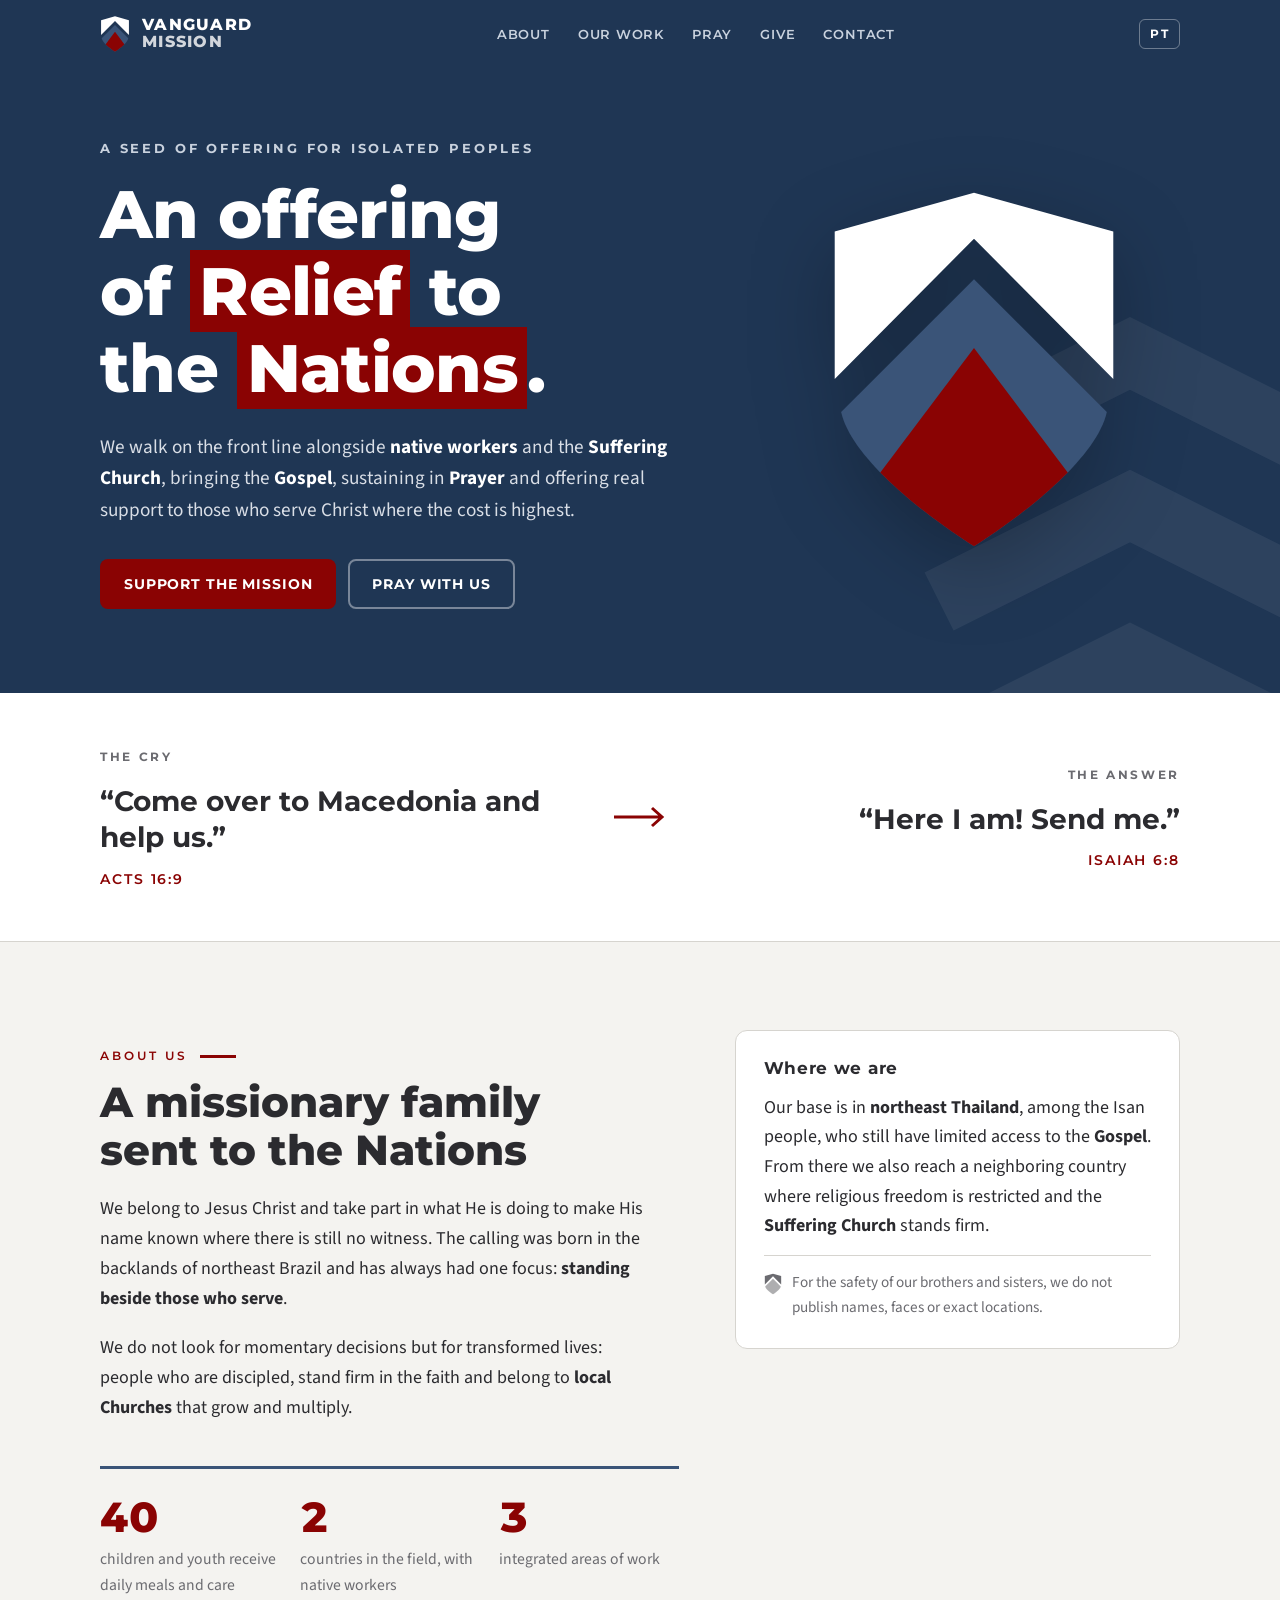
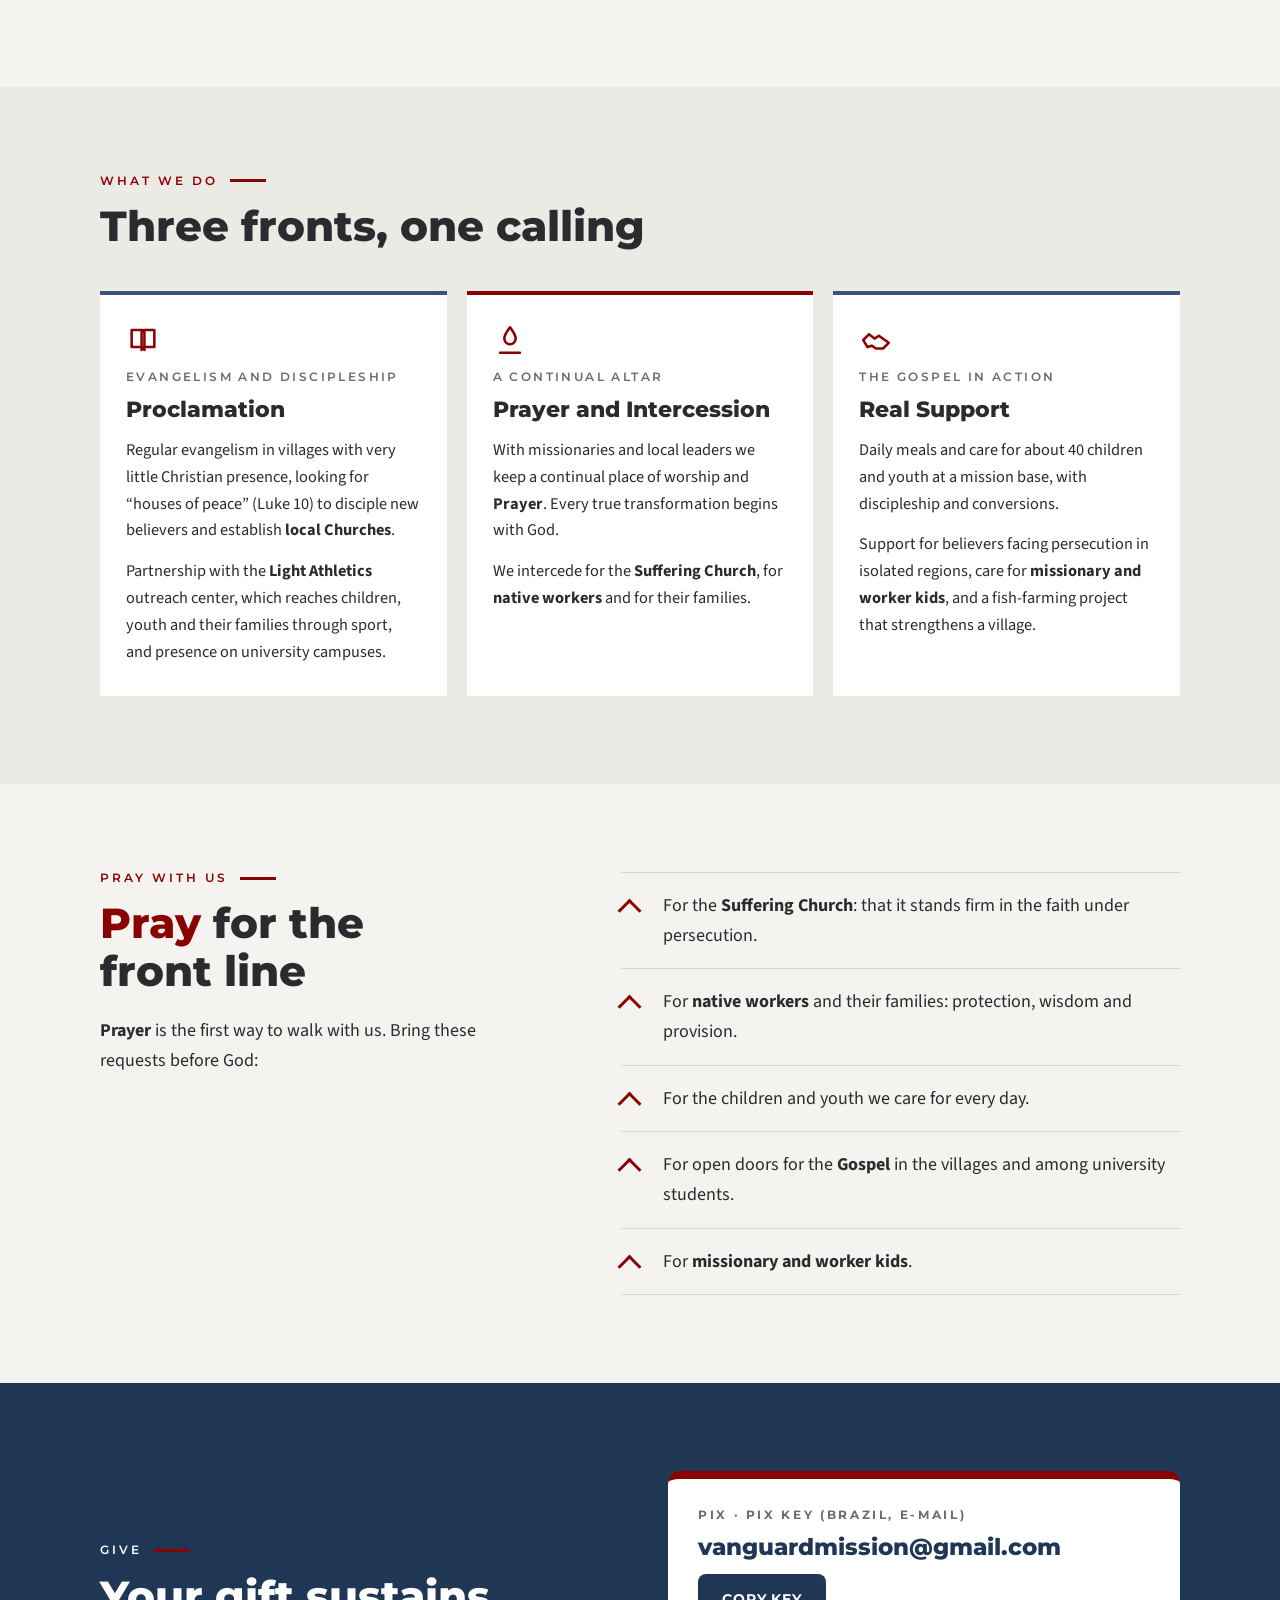
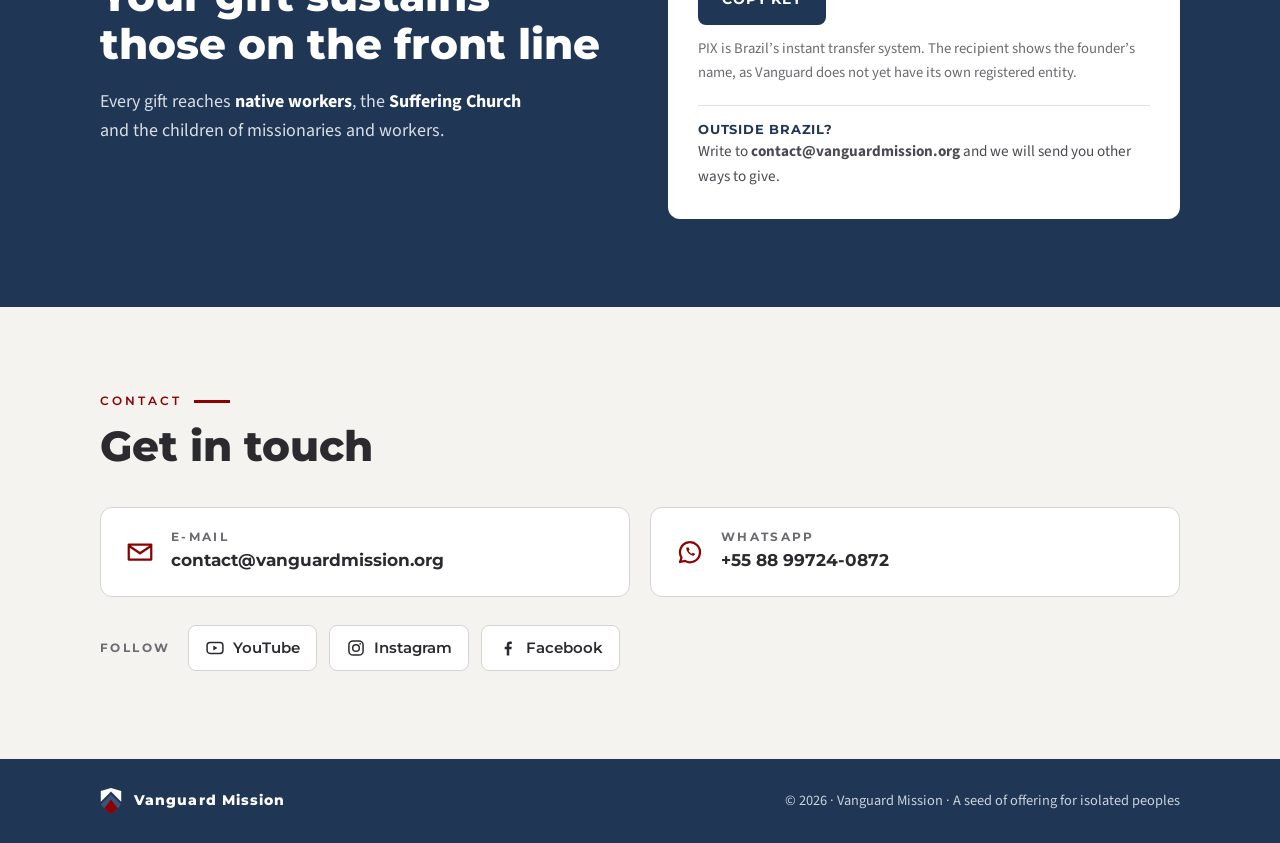
==== en.html @ 85c514eb "Add files via upload" ====
<!doctype html>
<html lang="en">
<head>
<meta charset="utf-8">
<meta name="viewport" content="width=device-width, initial-scale=1, viewport-fit=cover">
<title>Vanguard Mission</title>
<meta name="claude:viewport-fit-sides" content="cover">
<meta name="description" content="An offering of Relief to the Nations. We walk alongside native workers and the Suffering Church in Southeast Asia.">
<meta name="theme-color" content="#1F3654">
<link rel="canonical" href="https://vanguardmission.org/en.html">
<link rel="alternate" hreflang="pt-BR" href="https://vanguardmission.org/">
<link rel="alternate" hreflang="en" href="https://vanguardmission.org/en.html">
<meta property="og:type" content="website">
<meta property="og:title" content="Vanguard Mission">
<meta property="og:description" content="An offering of Relief to the Nations. We walk alongside native workers and the Suffering Church in Southeast Asia.">
<meta property="og:url" content="https://vanguardmission.org/en.html">
<meta property="og:image" content="https://vanguardmission.org/og.jpg">
<meta name="twitter:card" content="summary_large_image">
<link rel="icon" href="escudo.svg" type="image/svg+xml">
<link rel="apple-touch-icon" href="apple-touch-icon.png">
<link rel="preconnect" href="https://fonts.googleapis.com">
<link rel="preconnect" href="https://fonts.gstatic.com" crossorigin>
<link rel="stylesheet" href="https://fonts.googleapis.com/css2?family=Montserrat:wght@600;700;800&family=Source+Sans+3:wght@400;600;700&display=swap">
<link rel="stylesheet" href="style.css">
</head>
<body>
<header>
<div class="wrap bar">
<a class="brand" href="#top" aria-label="Vanguard Mission"><svg class="" viewBox="-4 -4 112 140" aria-hidden="true"><path fill="#FFFFFF" d="M52 0 L104 14.5 L104 69.5 L52 17.2 L0 69.5 L0 14.5 Z"/><clipPath id="hs"><path d="M52 32.3 L101.6 81.9 C98 98 74 118 52 132 C30 118 6 98 2.4 81.9 Z"/></clipPath><path fill="#3A5478" d="M52 32.3 L101.6 81.9 C98 98 74 118 52 132 C30 118 6 98 2.4 81.9 Z"/><path fill="#8A0303" clip-path="url(#hs)" d="M52 58 L-21 155 L125 155 Z"/></svg><span>VANGUARD<i>MISSION</i></span></a>
<nav aria-label="Menu"><ul><li><a href="#quem-somos">About</a></li><li><a href="#frentes">Our work</a></li><li><a href="#ore">Pray</a></li><li><a href="#apoie">Give</a></li><li><a href="#contato">Contact</a></li></ul></nav>
<div class="right"><a class="lang" href="./" hreflang="pt-BR" aria-label="Português">PT</a></div>
</div>
</header>
<main id="top">
<div class="hero">
<svg class="chev" viewBox="0 0 220 260" aria-hidden="true"><g fill="none" stroke="#fff" stroke-width="34"><polyline points="10,90 110,40 210,90"/><polyline points="10,170 110,120 210,170"/><polyline points="10,250 110,200 210,250"/></g></svg>
<div class="wrap">
<div>
<p class="tag">A seed of offering for isolated peoples</p>
<h1>An offering of <span class="hl">Relief</span> to the <span class="hl">Nations</span>.</h1>
<p class="lead">We walk on the front line alongside <b>native workers</b> and the <b>Suffering Church</b>, bringing the <b>Gospel</b>, sustaining in <b>Prayer</b> and offering real support to those who serve Christ where the cost is highest.</p>
<div class="ctas"><a class="btn primary" href="#apoie">Support the mission</a><a class="btn ghost" href="#ore">Pray with us</a></div>
</div>
<div class="hero-mark"><svg class="" viewBox="-4 -4 112 140" aria-hidden="true"><path fill="#FFFFFF" d="M52 0 L104 14.5 L104 69.5 L52 17.2 L0 69.5 L0 14.5 Z"/><clipPath id="hero"><path d="M52 32.3 L101.6 81.9 C98 98 74 118 52 132 C30 118 6 98 2.4 81.9 Z"/></clipPath><path fill="#3A5478" d="M52 32.3 L101.6 81.9 C98 98 74 118 52 132 C30 118 6 98 2.4 81.9 Z"/><path fill="#8A0303" clip-path="url(#hero)" d="M52 58 L-21 155 L125 155 Z"/></svg></div>
</div>
</div>
<div class="verses">
<div class="wrap">
<div class="verse"><span class="k">The Cry</span><blockquote>“Come over to Macedonia and help us.”</blockquote><cite>Acts 16:9</cite></div>
<svg class="arrow" viewBox="0 0 56 24" aria-hidden="true"><path d="M2 12h48 M40 3l10 9-10 9" fill="none" stroke="currentColor" stroke-width="3"/></svg>
<div class="verse answer"><span class="k">The answer</span><blockquote>“Here I am! Send me.”</blockquote><cite>Isaiah 6:8</cite></div>
</div>
</div>
<section class="about" id="quem-somos">
<div class="wrap">
<div class="col">
<p class="eyebrow">About us</p>
<h2>A missionary family sent to the Nations</h2>
<p>We belong to Jesus Christ and take part in what He is doing to make His name known where there is still no witness. The calling was born in the backlands of northeast Brazil and has always had one focus: <b>standing beside those who serve</b>.</p><p>We do not look for momentary decisions but for transformed lives: people who are discipled, stand firm in the faith and belong to <b>local Churches</b> that grow and multiply.</p>
<div class="facts"><div class="fact"><strong>40</strong><span>children and youth receive daily meals and care</span></div><div class="fact"><strong>2</strong><span>countries in the field, with native workers</span></div><div class="fact"><strong>3</strong><span>integrated areas of work</span></div></div>
</div>
<aside class="where">
<h3>Where we are</h3>
<p>Our base is in <b>northeast Thailand</b>, among the Isan people, who still have limited access to the <b>Gospel</b>. From there we also reach a neighboring country where religious freedom is restricted and the <b>Suffering Church</b> stands firm.</p>
<p class="safety"><svg viewBox="-4 -4 112 140" aria-hidden="true"><path fill="currentColor" d="M52 0 L104 14.5 L104 69.5 L52 17.2 L0 69.5 L0 14.5 Z"/><path fill="currentColor" opacity=".55" d="M52 32.3 L101.6 81.9 C98 98 74 118 52 132 C30 118 6 98 2.4 81.9 Z"/></svg><span>For the safety of our brothers and sisters, we do not publish names, faces or exact locations.</span></p>
</aside>
</div>
</section>
<section class="fronts" id="frentes">
<div class="wrap">
<p class="eyebrow">What we do</p>
<h2>Three fronts, one calling</h2>
<div class="grid3"><article class="front"><svg viewBox="0 0 24 24" aria-hidden="true"><path d="M4 5h7a2 2 0 0 1 2 2v12a2 2 0 0 0-2-2H4z M20 5h-7a2 2 0 0 0-2 2v12a2 2 0 0 1 2-2h7z" fill="none" stroke="currentColor" stroke-width="1.8" stroke-linejoin="round"/></svg><span class="sub">Evangelism and discipleship</span><h3>Proclamation</h3><p>Regular evangelism in villages with very little Christian presence, looking for “houses of peace” (Luke 10) to disciple new believers and establish <b>local Churches</b>.</p><p>Partnership with the <b>Light Athletics</b> outreach center, which reaches children, youth and their families through sport, and presence on university campuses.</p></article><article class="front"><svg viewBox="0 0 24 24" aria-hidden="true"><path d="M12 3c2 3 4 5 4 8a4 4 0 0 1-8 0c0-3 2-5 4-8z M5 21h14" fill="none" stroke="currentColor" stroke-width="1.8" stroke-linejoin="round" stroke-linecap="round"/></svg><span class="sub">A continual altar</span><h3>Prayer and Intercession</h3><p>With missionaries and local leaders we keep a continual place of worship and <b>Prayer</b>. Every true transformation begins with God.</p><p>We intercede for the <b>Suffering Church</b>, for <b>native workers</b> and for their families.</p></article><article class="front"><svg viewBox="0 0 24 24" aria-hidden="true"><path d="M3 12l4-4 4 3 3-2 7 5-4 4h-5l-3-2-3 1z" fill="none" stroke="currentColor" stroke-width="1.8" stroke-linejoin="round"/></svg><span class="sub">The Gospel in action</span><h3>Real Support</h3><p>Daily meals and care for about 40 children and youth at a mission base, with discipleship and conversions.</p><p>Support for believers facing persecution in isolated regions, care for <b>missionary and worker kids</b>, and a fish-farming project that strengthens a village.</p></article></div>
</div>
</section>
<section class="pray" id="ore">
<div class="wrap">
<div>
<p class="eyebrow">Pray with us</p>
<h2><span class="hl">Pray</span> for the front line</h2>
<p class="intro"><b>Prayer</b> is the first way to walk with us. Bring these requests before God:</p>
</div>
<ul class="plist"><li><span>For the <b>Suffering Church</b>: that it stands firm in the faith under persecution.</span></li><li><span>For <b>native workers</b> and their families: protection, wisdom and provision.</span></li><li><span>For the children and youth we care for every day.</span></li><li><span>For open doors for the <b>Gospel</b> in the villages and among university students.</span></li><li><span>For <b>missionary and worker kids</b>.</span></li></ul>
</div>
</section>
<section class="give" id="apoie">
<div class="wrap">
<div>
<p class="eyebrow">Give</p>
<h2>Your gift sustains those on the front line</h2>
<p class="sub">Every gift reaches <b>native workers</b>, the <b>Suffering Church</b> and the children of missionaries and workers.</p>
</div>
<div class="pix">
<span class="k">PIX · PIX key (Brazil, e-mail)</span>
<span class="key" id="pix-key">vanguardmission@gmail.com</span>
<button class="btn" type="button" id="copy-pix" data-copy="vanguardmission@gmail.com" data-done="Key copied"><span>Copy key</span></button>
<p class="note">PIX is Brazil’s instant transfer system. The recipient shows the founder’s name, as Vanguard does not yet have its own registered entity.</p>
<p class="abroad"><strong>Outside Brazil?</strong>Write to <b>contact@vanguardmission.org</b> and we will send you other ways to give.</p>
</div>
</div>
</section>
<section class="contact" id="contato">
<div class="wrap">
<p class="eyebrow">Contact</p>
<h2>Get in touch</h2>
<div class="cards">
<a class="ccard" href="mailto:contact@vanguardmission.org"><svg viewBox="0 0 24 24" aria-hidden="true"><path d="M3 6h18v12H3z M3 7l9 6 9-6" fill="none" stroke="currentColor" stroke-width="1.8" stroke-linejoin="round"/></svg><span><span class="k">E-mail</span><span class="v">contact@vanguardmission.org</span></span></a>
<a class="ccard" href="https://wa.me/5588997240872" target="_blank" rel="noopener"><svg viewBox="0 0 24 24" aria-hidden="true"><path d="M4 20l1.2-3.6A8 8 0 1 1 8 19.1z" fill="none" stroke="currentColor" stroke-width="1.8" stroke-linejoin="round"/><path d="M9 8.5c0 3 2.5 6 6 6.5l1.2-1.4-1.8-1-1 .8c-1-.5-2-1.5-2.5-2.5l.8-1-1-1.8z" fill="currentColor"/></svg><span><span class="k">WhatsApp</span><span class="v">+55 88 99724-0872</span></span></a>
</div>
<div class="social"><span class="k">Follow</span>
<a href="https://www.youtube.com/@VanguardMission" target="_blank" rel="noopener"><svg viewBox="0 0 24 24" aria-hidden="true"><rect x="2.5" y="5.5" width="19" height="13" rx="3.5" fill="none" stroke="currentColor" stroke-width="1.8"/><path d="M10 9v6l5-3z" fill="currentColor"/></svg>YouTube</a>
<a href="https://www.instagram.com/vanguardmission" target="_blank" rel="noopener"><svg viewBox="0 0 24 24" aria-hidden="true"><rect x="3.5" y="3.5" width="17" height="17" rx="5" fill="none" stroke="currentColor" stroke-width="1.8"/><circle cx="12" cy="12" r="4" fill="none" stroke="currentColor" stroke-width="1.8"/><circle cx="17" cy="7" r="1.1" fill="currentColor"/></svg>Instagram</a>
<a href="https://www.facebook.com/profile.php?id=61588587605266" target="_blank" rel="noopener"><svg viewBox="0 0 24 24" aria-hidden="true"><path d="M13.5 21v-7.5h2.6l.4-3h-3V8.6c0-.9.3-1.5 1.5-1.5h1.6V4.4c-.3 0-1.2-.1-2.3-.1-2.3 0-3.8 1.4-3.8 3.9v2.3H8v3h2.5V21" fill="currentColor"/></svg>Facebook</a>
</div>
</div>
</section>
</main>
<footer>
<div class="wrap">
<a class="brand" href="#top"><svg class="" viewBox="-4 -4 112 140" aria-hidden="true"><path fill="#FFFFFF" d="M52 0 L104 14.5 L104 69.5 L52 17.2 L0 69.5 L0 14.5 Z"/><clipPath id="fs"><path d="M52 32.3 L101.6 81.9 C98 98 74 118 52 132 C30 118 6 98 2.4 81.9 Z"/></clipPath><path fill="#3A5478" d="M52 32.3 L101.6 81.9 C98 98 74 118 52 132 C30 118 6 98 2.4 81.9 Z"/><path fill="#8A0303" clip-path="url(#fs)" d="M52 58 L-21 155 L125 155 Z"/></svg><span>Vanguard Mission</span></a>
<span>© 2026 · Vanguard Mission · A seed of offering for isolated peoples</span>
</div>
</footer>
<script>
document.querySelectorAll('[data-copy]').forEach(function(btn){
btn.addEventListener('click',function(){
var txt=btn.getAttribute('data-copy'), lbl=btn.querySelector('span'), orig=lbl.textContent, done=btn.getAttribute('data-done');
function ok(){lbl.textContent=done;setTimeout(function(){lbl.textContent=orig},2200)}
function fallback(){var el=document.getElementById('pix-key');var r=document.createRange();r.selectNodeContents(el);var s=window.getSelection();s.removeAllRanges();s.addRange(r);try{document.execCommand('copy');ok()}catch(e){}}
if(navigator.clipboard&&navigator.clipboard.writeText){navigator.clipboard.writeText(txt).then(ok,fallback)}else{fallback()}
});
});
</script>
</body>
</html>
---- style.css ----
:root{--navy:#1F3654; --navy-2:#3A5478; --red:#8A0303; --red-hl:#8A0303;--ink:#2B2B2F; --muted:#6B6B70; --line:#D6D4CF;--bg:#F4F3F0; --surface:#FFFFFF; --band:#ECEAE5;--on-navy:#FFFFFF; --on-navy-2:#C9D2DE; --hl-on-navy:#E0393F;--display:"Montserrat","Segoe UI",Arial,sans-serif;--text:"Source Sans 3","Segoe UI",Arial,sans-serif;}@media (prefers-color-scheme: dark){:root:not([data-theme="light"]){--ink:#E9E8E5; --muted:#A8ACB4; --line:#343A45; --bg:#12161D; --surface:#1A2029; --band:#161B23;--red-hl:#E0393F; --navy:#17283F; color-scheme:dark}}:root[data-theme="dark"]{--ink:#E9E8E5; --muted:#A8ACB4; --line:#343A45; --bg:#12161D; --surface:#1A2029; --band:#161B23;--red-hl:#E0393F; --navy:#17283F; color-scheme:dark}*{box-sizing:border-box}html{scroll-behavior:smooth}@media (prefers-reduced-motion: reduce){html{scroll-behavior:auto}}body{margin:0;background:var(--bg);color:var(--ink);font:400 1.125rem/1.65 var(--text);-webkit-font-smoothing:antialiased}body::before{content:"";position:fixed;inset:0 0 auto;height:env(safe-area-inset-top,0px);z-index:30;background:var(--navy)}.wrap{max-width:1120px;margin:0 auto;padding-left:max(20px,env(safe-area-inset-left,0px));padding-right:max(20px,env(safe-area-inset-right,0px))}h1,h2,h3{font-family:var(--display);text-wrap:balance;margin:0;line-height:1.15}p{margin:0}b{font-weight:700}a{color:inherit}a:focus-visible,button:focus-visible{outline:3px solid var(--navy-2);outline-offset:3px;border-radius:4px}.hl{color:var(--red-hl)}.eyebrow{font:600 .78rem/1 var(--display);letter-spacing:.24em;text-transform:uppercase;color:var(--red-hl);display:flex;align-items:center;gap:12px}.eyebrow::after{content:"";width:36px;height:3px;background:var(--red)}header{position:sticky;top:env(safe-area-inset-top,0px);z-index:20;background:var(--navy);color:var(--on-navy)}.bar{display:flex;align-items:center;justify-content:space-between;gap:16px;min-height:68px}.brand{display:flex;align-items:center;gap:12px;text-decoration:none}.brand svg{width:30px;height:38px}.brand span{font:800 1rem/1.05 var(--display);letter-spacing:.08em}.brand span i{display:block;font-style:normal;color:#fff;opacity:.8}nav ul{display:flex;gap:4px;list-style:none;margin:0;padding:0}nav a{font:600 .82rem/1 var(--display);letter-spacing:.06em;text-transform:uppercase;text-decoration:none;padding:10px 12px;border-radius:6px;color:var(--on-navy-2)}nav a:hover{color:var(--on-navy);background:rgba(255,255,255,.08)}.lang{font:700 .78rem/1 var(--display);letter-spacing:.1em;text-decoration:none;border:1.5px solid rgba(255,255,255,.35);color:var(--on-navy);padding:8px 10px;border-radius:6px}.lang:hover{border-color:var(--on-navy)}.right{display:flex;align-items:center;gap:10px}@media (max-width:860px){nav{display:none}}.hero{background:var(--navy);color:var(--on-navy);position:relative;overflow:hidden}.hero .wrap{padding-block:72px 84px;display:grid;grid-template-columns:minmax(0,1.5fr) minmax(0,1fr);gap:48px;align-items:center}.tag{font:700 .8rem/1.4 var(--display);letter-spacing:.22em;text-transform:uppercase;color:var(--on-navy-2)}.hero h1{font-weight:800;font-size:clamp(2.4rem,5.6vw,4.2rem);letter-spacing:-.01em;margin-top:18px}.hero .hl{color:#fff;background:var(--red);padding:0 .14em;box-decoration-break:clone;-webkit-box-decoration-break:clone}.hero p.lead{margin-top:24px;font-size:1.2rem;color:#D9DEE6;max-width:58ch}.hero p.lead b{color:#fff}.ctas{display:flex;flex-wrap:wrap;gap:12px;margin-top:32px}.btn{display:inline-flex;align-items:center;gap:10px;font:700 .9rem/1 var(--display);letter-spacing:.06em;text-transform:uppercase;text-decoration:none;padding:16px 22px;border-radius:8px;border:2px solid transparent;cursor:pointer}.btn.primary{background:var(--red);color:#fff}.btn.primary:hover{background:#6B0202}.btn.ghost{border-color:rgba(255,255,255,.4);color:#fff}.btn.ghost:hover{border-color:#fff}.hero-mark{justify-self:center;width:min(300px,70vw)}.hero-mark svg{width:100%;height:auto;filter:drop-shadow(0 24px 40px rgba(0,0,0,.25))}.chev{position:absolute;right:-60px;bottom:-80px;width:420px;opacity:.06;pointer-events:none}@media (max-width:860px){.hero .wrap{grid-template-columns:1fr;padding-block:48px 56px}.hero-mark{order:-1;width:120px;justify-self:start}}.verses{background:var(--surface);border-bottom:1px solid var(--line)}.verses .wrap{display:grid;grid-template-columns:1fr auto 1fr;gap:32px;align-items:center;padding-block:48px}.verse .k{font:700 .75rem/1 var(--display);letter-spacing:.22em;text-transform:uppercase;color:var(--muted)}.verse blockquote{margin:12px 0 8px;font:700 clamp(1.3rem,2.6vw,1.75rem)/1.3 var(--display);color:var(--ink)}.verse cite{font:600 .85rem/1 var(--display);letter-spacing:.14em;text-transform:uppercase;font-style:normal;color:var(--red-hl)}.verses .arrow{width:56px;color:var(--red)}.verse.answer{text-align:right}@media (max-width:760px){.verses .wrap{grid-template-columns:1fr}.verses .arrow{transform:rotate(90deg);justify-self:start}.verse.answer{text-align:left}}section{padding-block:88px}section h2{font-weight:800;font-size:clamp(1.8rem,3.6vw,2.6rem);margin-top:16px;max-width:22ch}.about .wrap{display:grid;grid-template-columns:minmax(0,1.3fr) minmax(0,1fr);gap:56px}.about .col p{margin-top:20px;max-width:62ch}.where{background:var(--surface);border:1px solid var(--line);border-radius:12px;padding:28px;align-self:start;display:grid;gap:14px}.where h3{font-size:1.05rem;letter-spacing:.04em}.safety{display:flex;gap:10px;font-size:.95rem;color:var(--muted);border-top:1px solid var(--line);padding-top:14px}.safety svg{flex:none;width:18px;height:22px;margin-top:3px}.facts{display:grid;grid-template-columns:repeat(3,minmax(0,1fr));gap:20px;margin-top:44px;padding-top:28px;border-top:3px solid var(--navy-2)}.fact strong{display:block;font:800 2.6rem/1 var(--display);color:var(--red-hl);font-variant-numeric:tabular-nums}.fact span{display:block;margin-top:8px;font-size:.98rem;color:var(--muted)}@media (max-width:860px){.about .wrap{grid-template-columns:1fr;gap:32px}}@media (max-width:520px){.facts{grid-template-columns:1fr}}.fronts{background:var(--band)}.grid3{display:grid;grid-template-columns:repeat(3,minmax(0,1fr));gap:20px;margin-top:40px}.front{background:var(--surface);border-top:4px solid var(--navy-2);padding:28px 26px 30px;display:grid;gap:14px;align-content:start}.front:nth-child(2){border-top-color:var(--red)}.front .sub{font:600 .75rem/1 var(--display);letter-spacing:.2em;text-transform:uppercase;color:var(--muted)}.front h3{font-size:1.4rem;font-weight:800}.front p{font-size:1.02rem}.front svg{width:34px;height:34px;color:var(--red-hl)}@media (max-width:900px){.grid3{grid-template-columns:1fr}}.pray .wrap{display:grid;grid-template-columns:minmax(0,1fr) minmax(0,1.2fr);gap:56px;align-items:start}.pray .intro{margin-top:20px;max-width:46ch}.plist{list-style:none;margin:0;padding:0;display:grid}.plist li{display:grid;grid-template-columns:28px 1fr;gap:14px;padding:18px 0;border-bottom:1px solid var(--line)}.plist li:first-child{border-top:1px solid var(--line)}.plist li::before{content:"";width:14px;height:14px;margin-top:7px;border-left:3px solid var(--red);border-top:3px solid var(--red);transform:rotate(45deg) translate(3px,3px)}@media (max-width:860px){.pray .wrap{grid-template-columns:1fr;gap:28px}}.give{background:var(--navy);color:var(--on-navy)}.give .eyebrow{color:#fff}.give .wrap{display:grid;grid-template-columns:minmax(0,1fr) minmax(0,1fr);gap:56px;align-items:center}.give p.sub{margin-top:18px;color:#D9DEE6;max-width:50ch}.give p.sub b{color:#fff}.pix{background:#fff;color:#1F3654;border-radius:12px;padding:30px;border-top:8px solid var(--red);display:grid;gap:12px}.pix .k{font:700 .75rem/1 var(--display);letter-spacing:.22em;text-transform:uppercase;color:#6B6B70}.pix .key{font:800 clamp(1.05rem,2.6vw,1.45rem)/1.25 var(--display);overflow-wrap:anywhere;user-select:all}.pix .btn{justify-self:start;background:#1F3654;color:#fff}.pix .btn:hover{background:#2C4B72}.pix .note{font-size:.92rem;color:#6B6B70}.abroad{margin-top:8px;padding-top:14px;border-top:1px solid #E3E1DC;font-size:.95rem;color:#4A4A50}.abroad strong{display:block;font:700 .82rem/1.4 var(--display);letter-spacing:.06em;text-transform:uppercase;color:#1F3654}@media (max-width:860px){.give .wrap{grid-template-columns:1fr;gap:32px}}.contact .cards{display:grid;grid-template-columns:repeat(2,minmax(0,1fr));gap:20px;margin-top:36px}.ccard{background:var(--surface);border:1px solid var(--line);border-radius:12px;padding:24px;display:flex;gap:16px;align-items:center;text-decoration:none}.ccard:hover{border-color:var(--navy-2)}.ccard svg{width:30px;height:30px;color:var(--red-hl);flex:none}.ccard .k{display:block;font:700 .72rem/1 var(--display);letter-spacing:.2em;text-transform:uppercase;color:var(--muted)}.ccard .v{display:block;margin-top:6px;font:700 1.05rem/1.3 var(--display);overflow-wrap:anywhere}.social{display:flex;flex-wrap:wrap;align-items:center;gap:12px;margin-top:28px}.social .k{font:700 .75rem/1 var(--display);letter-spacing:.2em;text-transform:uppercase;color:var(--muted);margin-right:6px}.social a{display:inline-flex;align-items:center;gap:8px;text-decoration:none;font:600 .95rem/1 var(--display);padding:12px 16px;border:1px solid var(--line);border-radius:8px;background:var(--surface)}.social a:hover{border-color:var(--navy-2)}.social svg{width:20px;height:20px}@media (max-width:620px){.contact .cards{grid-template-columns:1fr}}footer{background:var(--navy);color:var(--on-navy-2);font-size:.9rem}footer .wrap{display:flex;flex-wrap:wrap;justify-content:space-between;gap:12px;align-items:center;padding-block:28px}footer .brand svg{width:22px;height:28px}footer .brand span{font-size:.85rem;color:#fff}
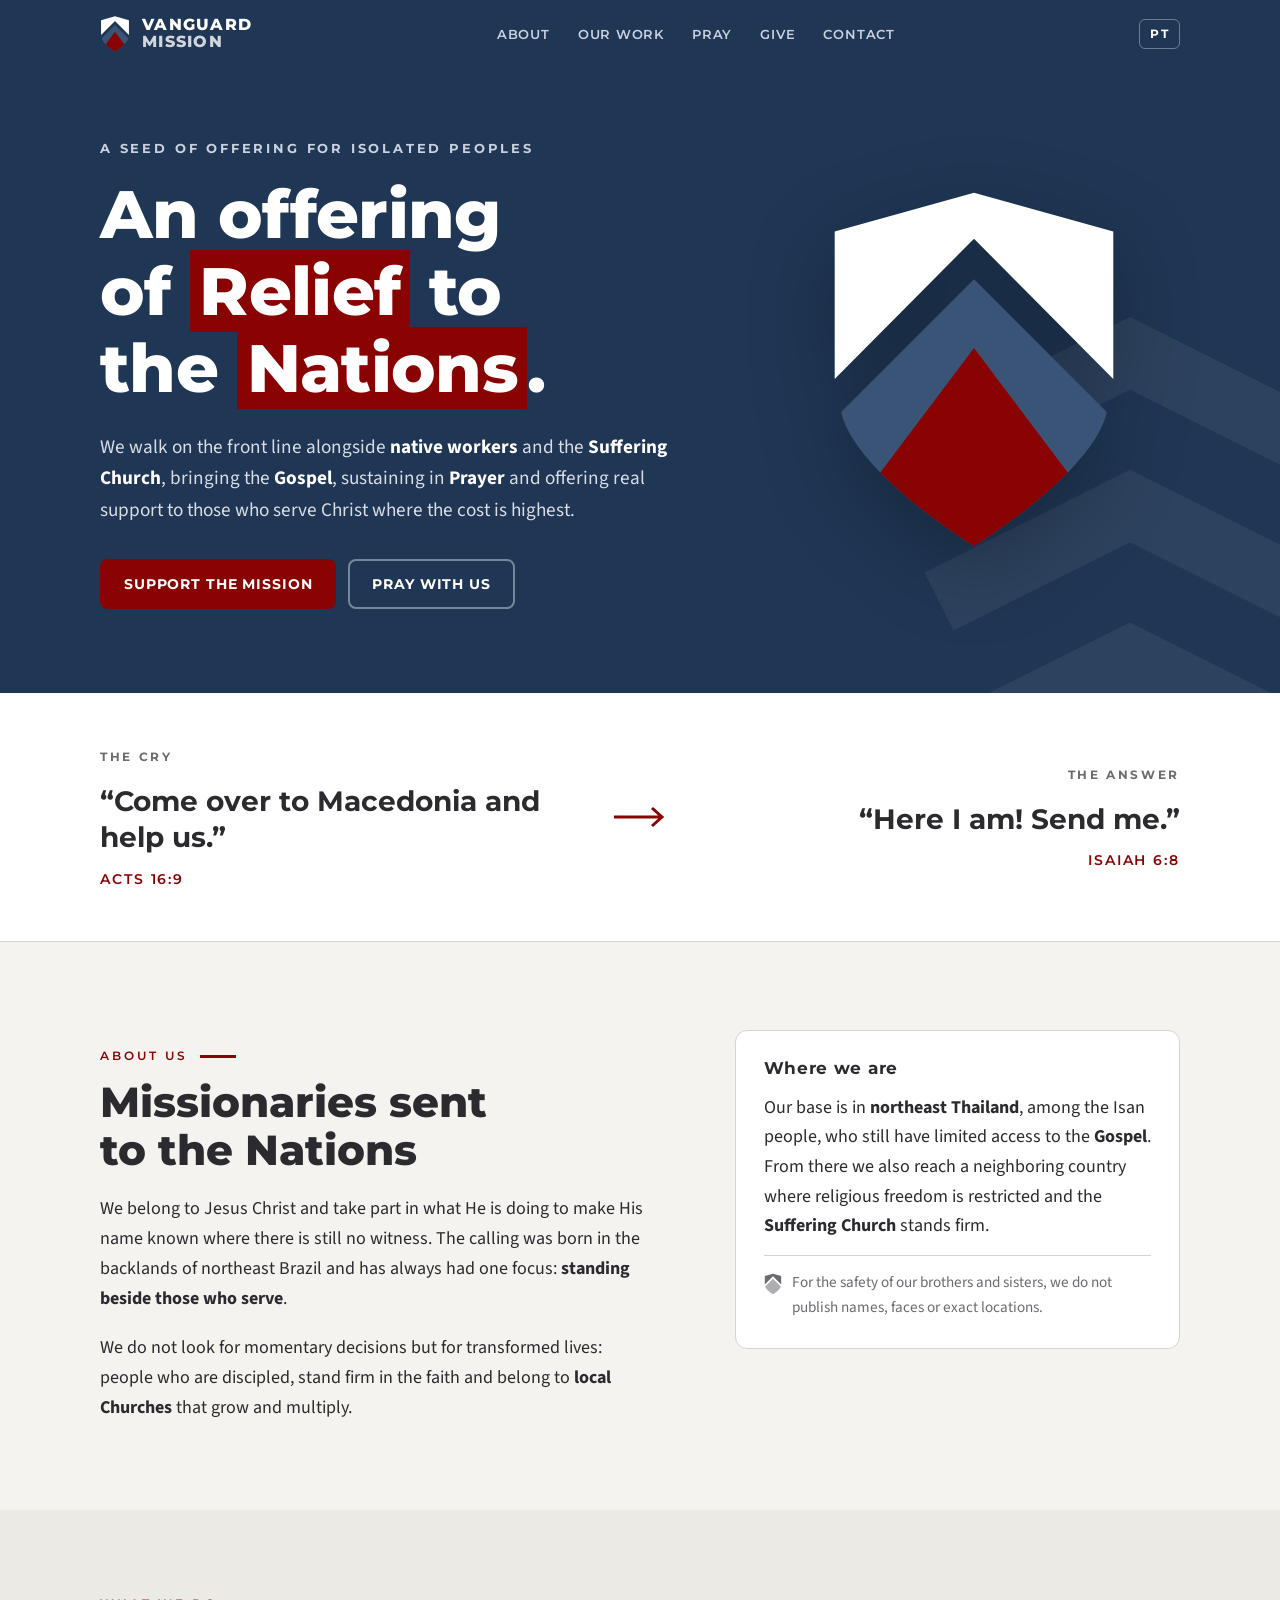
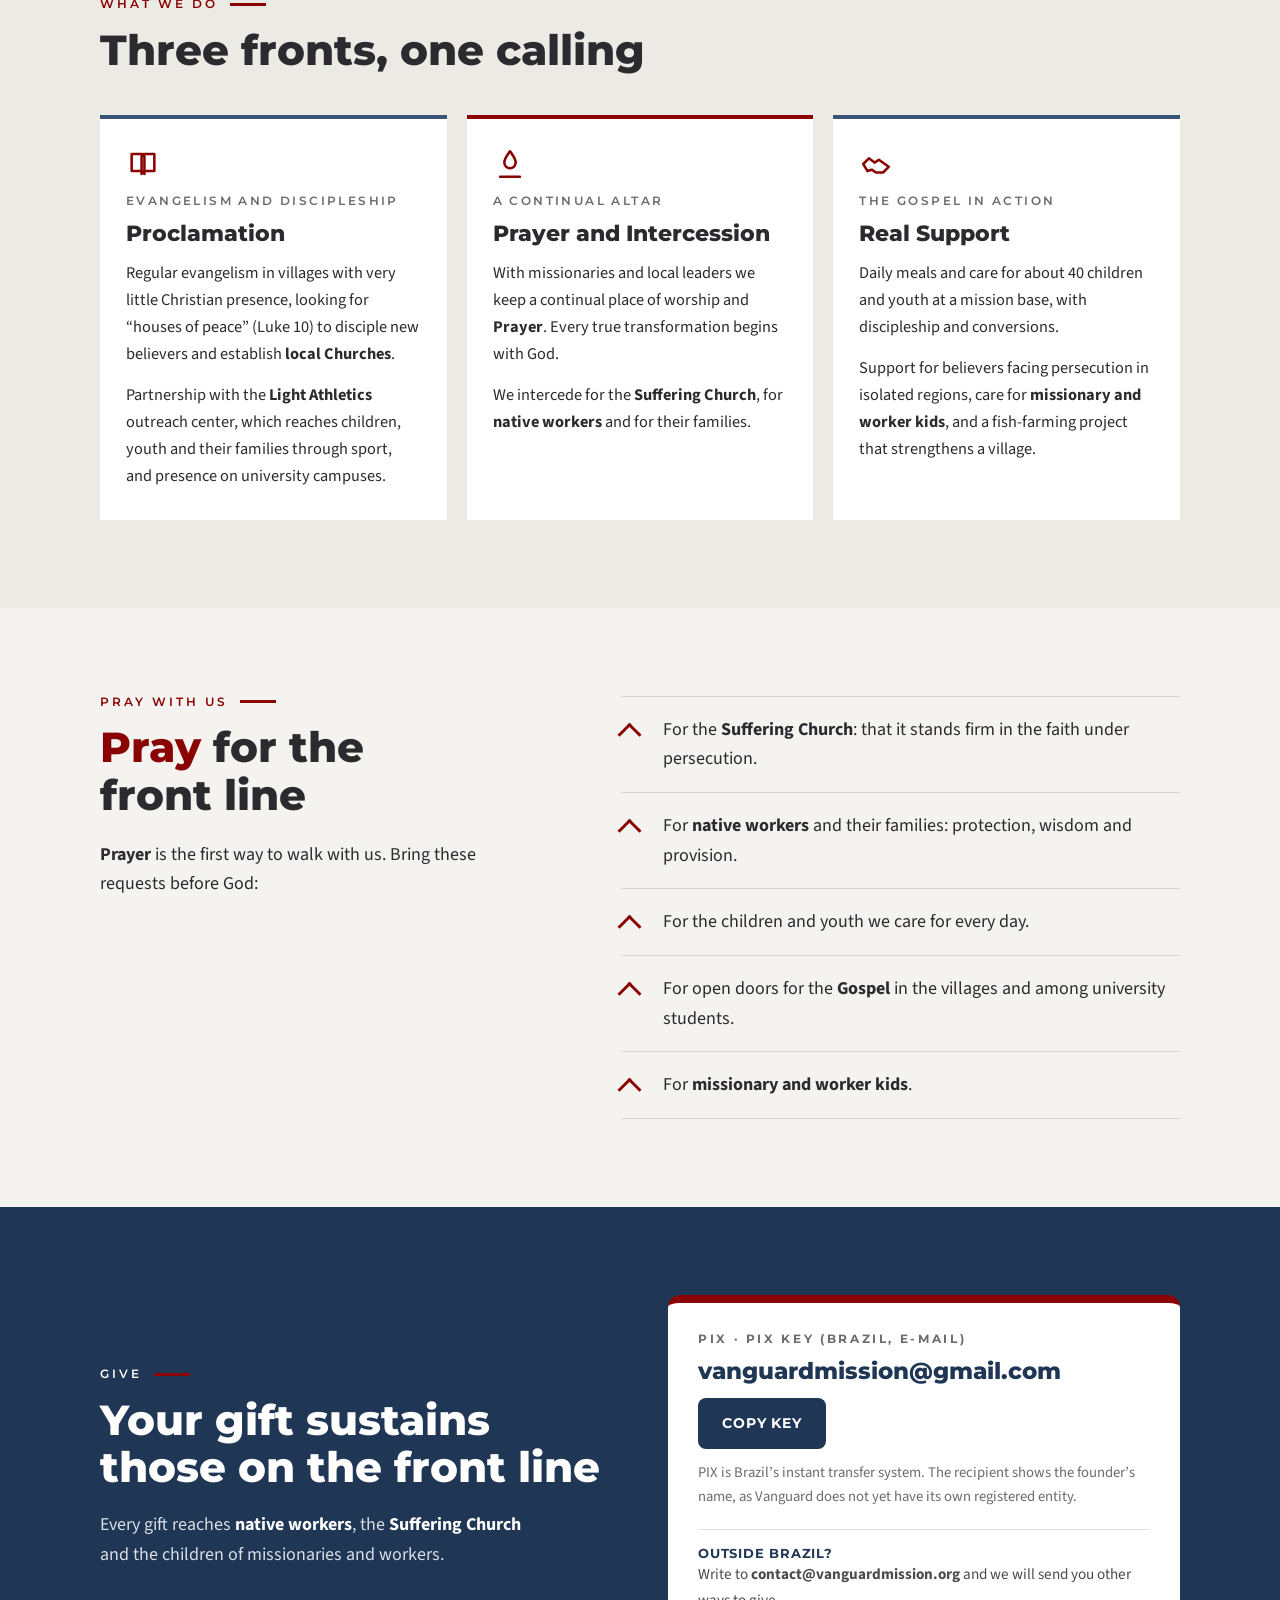
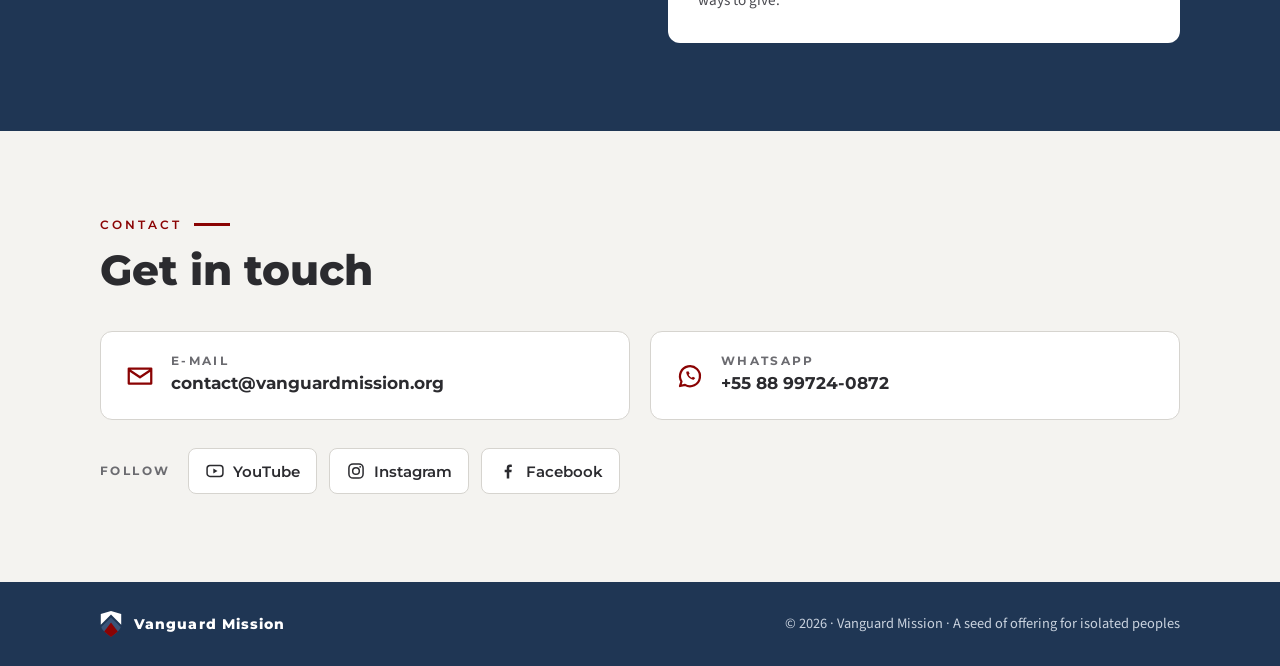
==== commit 0fc6334e: "Quem somos: novo titulo e remove numeros" ====
--- a/en.html
+++ b/en.html
@@ -55,9 +55,8 @@
 <div class="wrap">
 <div class="col">
 <p class="eyebrow">About us</p>
-<h2>A missionary family sent to the Nations</h2>
+<h2>Missionaries sent to the Nations</h2>
 <p>We belong to Jesus Christ and take part in what He is doing to make His name known where there is still no witness. The calling was born in the backlands of northeast Brazil and has always had one focus: <b>standing beside those who serve</b>.</p><p>We do not look for momentary decisions but for transformed lives: people who are discipled, stand firm in the faith and belong to <b>local Churches</b> that grow and multiply.</p>
-<div class="facts"><div class="fact"><strong>40</strong><span>children and youth receive daily meals and care</span></div><div class="fact"><strong>2</strong><span>countries in the field, with native workers</span></div><div class="fact"><strong>3</strong><span>integrated areas of work</span></div></div>
 </div>
 <aside class="where">
 <h3>Where we are</h3>
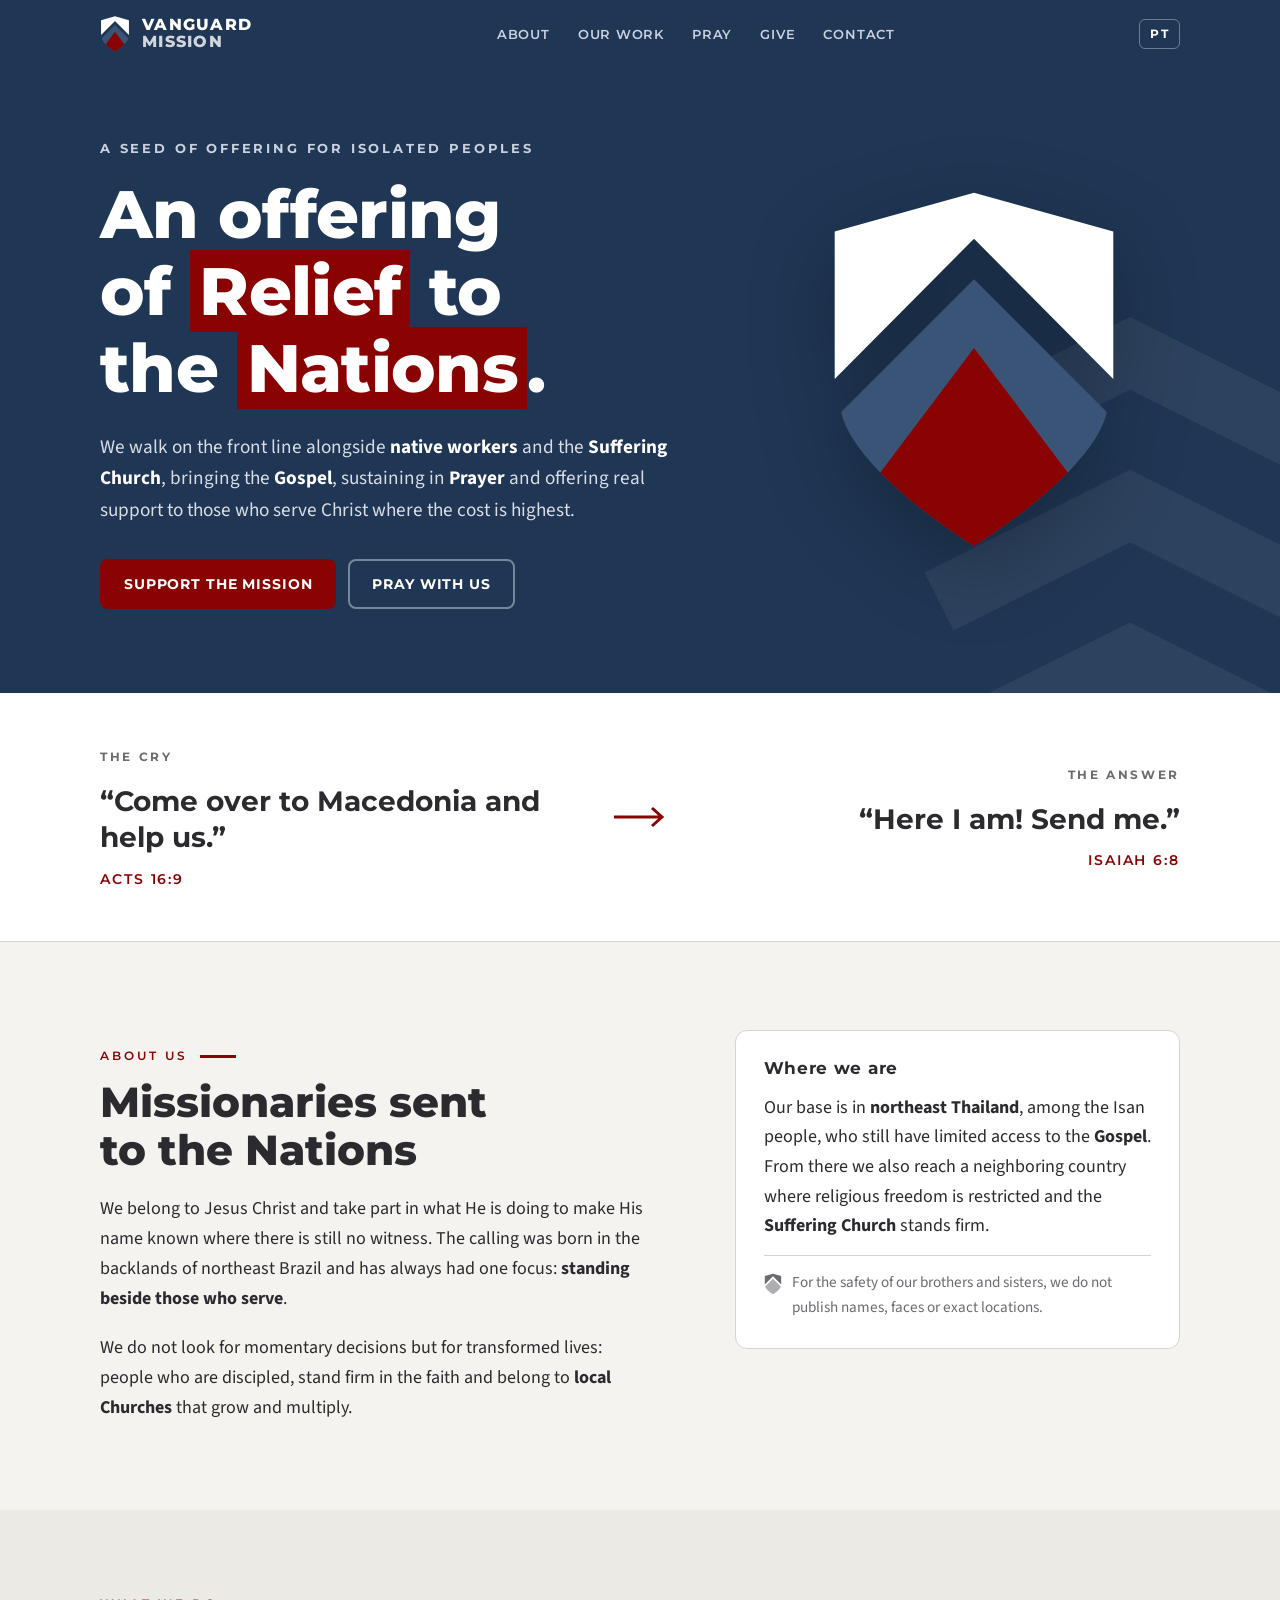
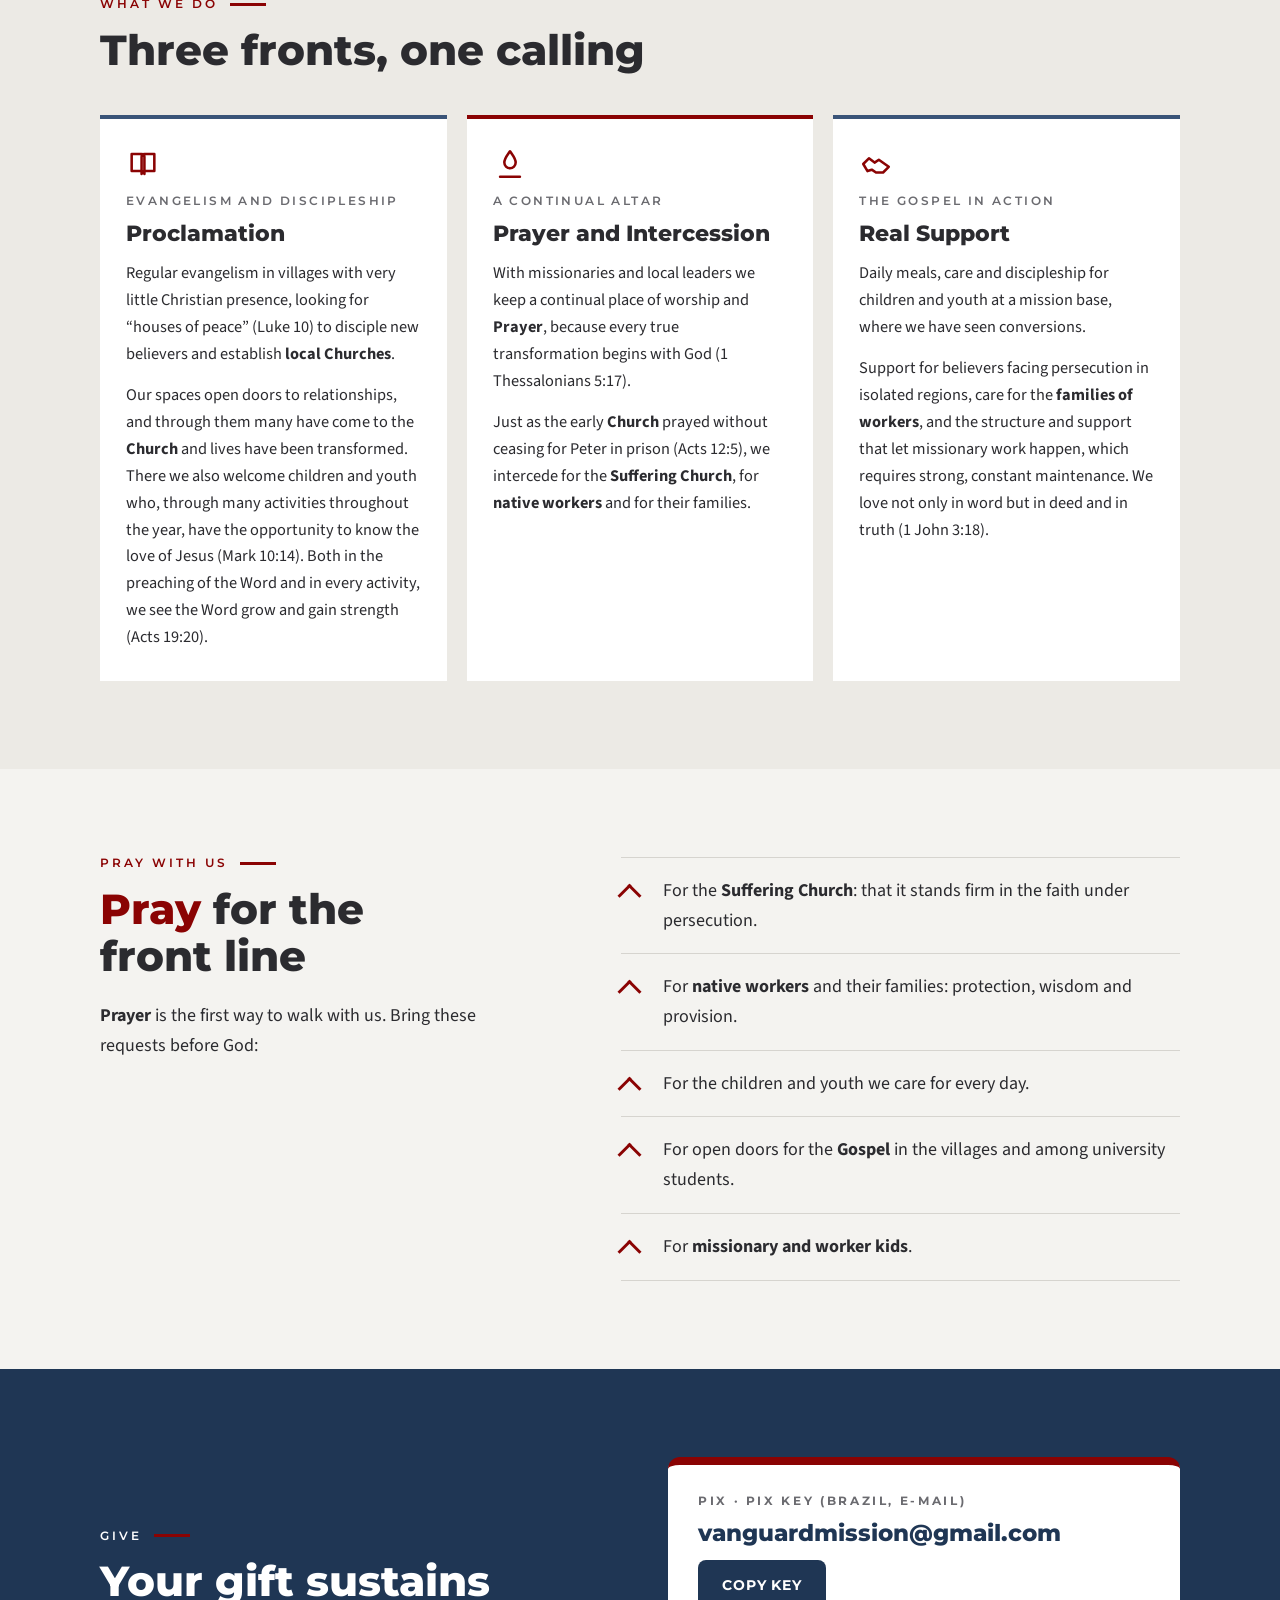
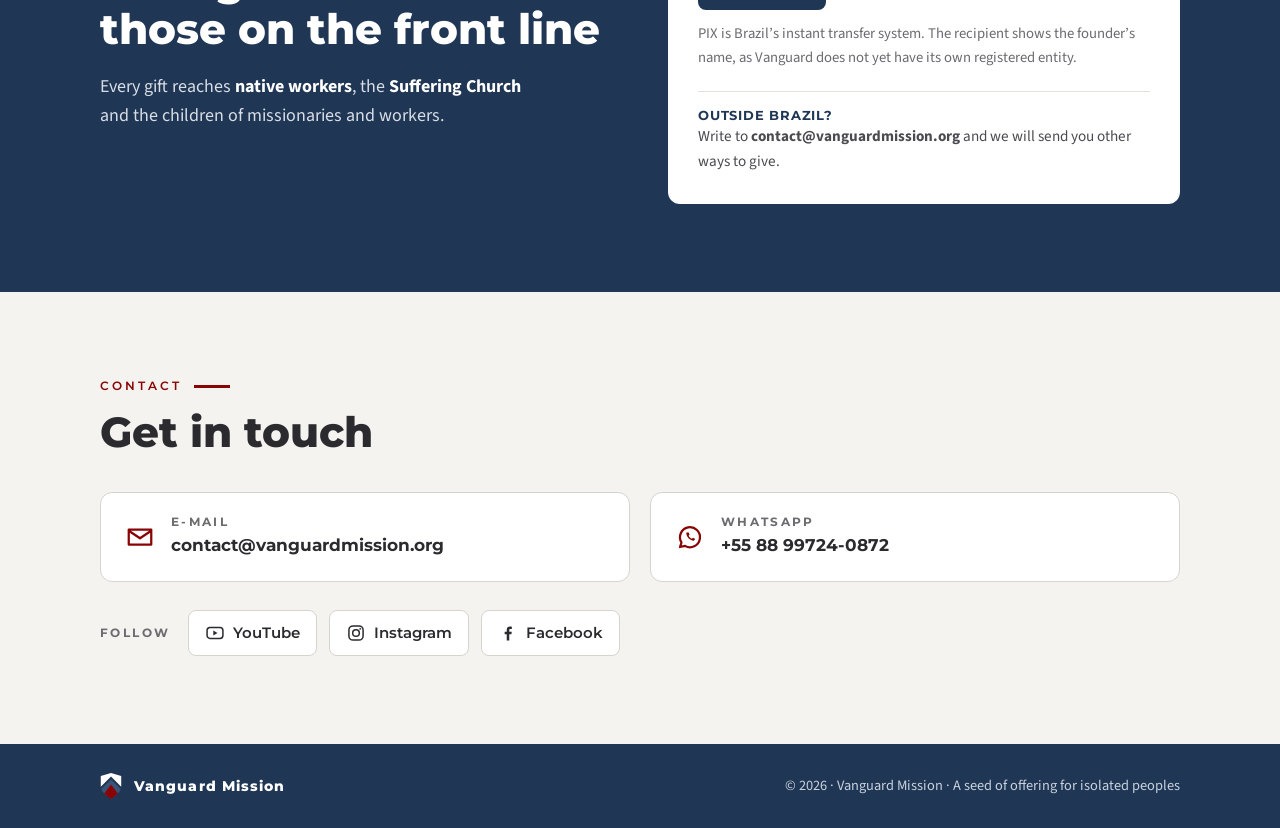
==== commit 5e974128: "Add files via upload" ====
--- a/en.html
+++ b/en.html
@@ -69,7 +69,7 @@
 <div class="wrap">
 <p class="eyebrow">What we do</p>
 <h2>Three fronts, one calling</h2>
-<div class="grid3"><article class="front"><svg viewBox="0 0 24 24" aria-hidden="true"><path d="M4 5h7a2 2 0 0 1 2 2v12a2 2 0 0 0-2-2H4z M20 5h-7a2 2 0 0 0-2 2v12a2 2 0 0 1 2-2h7z" fill="none" stroke="currentColor" stroke-width="1.8" stroke-linejoin="round"/></svg><span class="sub">Evangelism and discipleship</span><h3>Proclamation</h3><p>Regular evangelism in villages with very little Christian presence, looking for “houses of peace” (Luke 10) to disciple new believers and establish <b>local Churches</b>.</p><p>Partnership with the <b>Light Athletics</b> outreach center, which reaches children, youth and their families through sport, and presence on university campuses.</p></article><article class="front"><svg viewBox="0 0 24 24" aria-hidden="true"><path d="M12 3c2 3 4 5 4 8a4 4 0 0 1-8 0c0-3 2-5 4-8z M5 21h14" fill="none" stroke="currentColor" stroke-width="1.8" stroke-linejoin="round" stroke-linecap="round"/></svg><span class="sub">A continual altar</span><h3>Prayer and Intercession</h3><p>With missionaries and local leaders we keep a continual place of worship and <b>Prayer</b>. Every true transformation begins with God.</p><p>We intercede for the <b>Suffering Church</b>, for <b>native workers</b> and for their families.</p></article><article class="front"><svg viewBox="0 0 24 24" aria-hidden="true"><path d="M3 12l4-4 4 3 3-2 7 5-4 4h-5l-3-2-3 1z" fill="none" stroke="currentColor" stroke-width="1.8" stroke-linejoin="round"/></svg><span class="sub">The Gospel in action</span><h3>Real Support</h3><p>Daily meals and care for about 40 children and youth at a mission base, with discipleship and conversions.</p><p>Support for believers facing persecution in isolated regions, care for <b>missionary and worker kids</b>, and a fish-farming project that strengthens a village.</p></article></div>
+<div class="grid3"><article class="front"><svg viewBox="0 0 24 24" aria-hidden="true"><path d="M4 5h7a2 2 0 0 1 2 2v12a2 2 0 0 0-2-2H4z M20 5h-7a2 2 0 0 0-2 2v12a2 2 0 0 1 2-2h7z" fill="none" stroke="currentColor" stroke-width="1.8" stroke-linejoin="round"/></svg><span class="sub">Evangelism and discipleship</span><h3>Proclamation</h3><p>Regular evangelism in villages with very little Christian presence, looking for “houses of peace” (Luke 10) to disciple new believers and establish <b>local Churches</b>.</p><p>Our spaces open doors to relationships, and through them many have come to the <b>Church</b> and lives have been transformed. There we also welcome children and youth who, through many activities throughout the year, have the opportunity to know the love of Jesus (Mark 10:14). Both in the preaching of the Word and in every activity, we see the Word grow and gain strength (Acts 19:20).</p></article><article class="front"><svg viewBox="0 0 24 24" aria-hidden="true"><path d="M12 3c2 3 4 5 4 8a4 4 0 0 1-8 0c0-3 2-5 4-8z M5 21h14" fill="none" stroke="currentColor" stroke-width="1.8" stroke-linejoin="round" stroke-linecap="round"/></svg><span class="sub">A continual altar</span><h3>Prayer and Intercession</h3><p>With missionaries and local leaders we keep a continual place of worship and <b>Prayer</b>, because every true transformation begins with God (1 Thessalonians 5:17).</p><p>Just as the early <b>Church</b> prayed without ceasing for Peter in prison (Acts 12:5), we intercede for the <b>Suffering Church</b>, for <b>native workers</b> and for their families.</p></article><article class="front"><svg viewBox="0 0 24 24" aria-hidden="true"><path d="M3 12l4-4 4 3 3-2 7 5-4 4h-5l-3-2-3 1z" fill="none" stroke="currentColor" stroke-width="1.8" stroke-linejoin="round"/></svg><span class="sub">The Gospel in action</span><h3>Real Support</h3><p>Daily meals, care and discipleship for children and youth at a mission base, where we have seen conversions.</p><p>Support for believers facing persecution in isolated regions, care for the <b>families of workers</b>, and the structure and support that let missionary work happen, which requires strong, constant maintenance. We love not only in word but in deed and in truth (1 John 3:18).</p></article></div>
 </div>
 </section>
 <section class="pray" id="ore">
